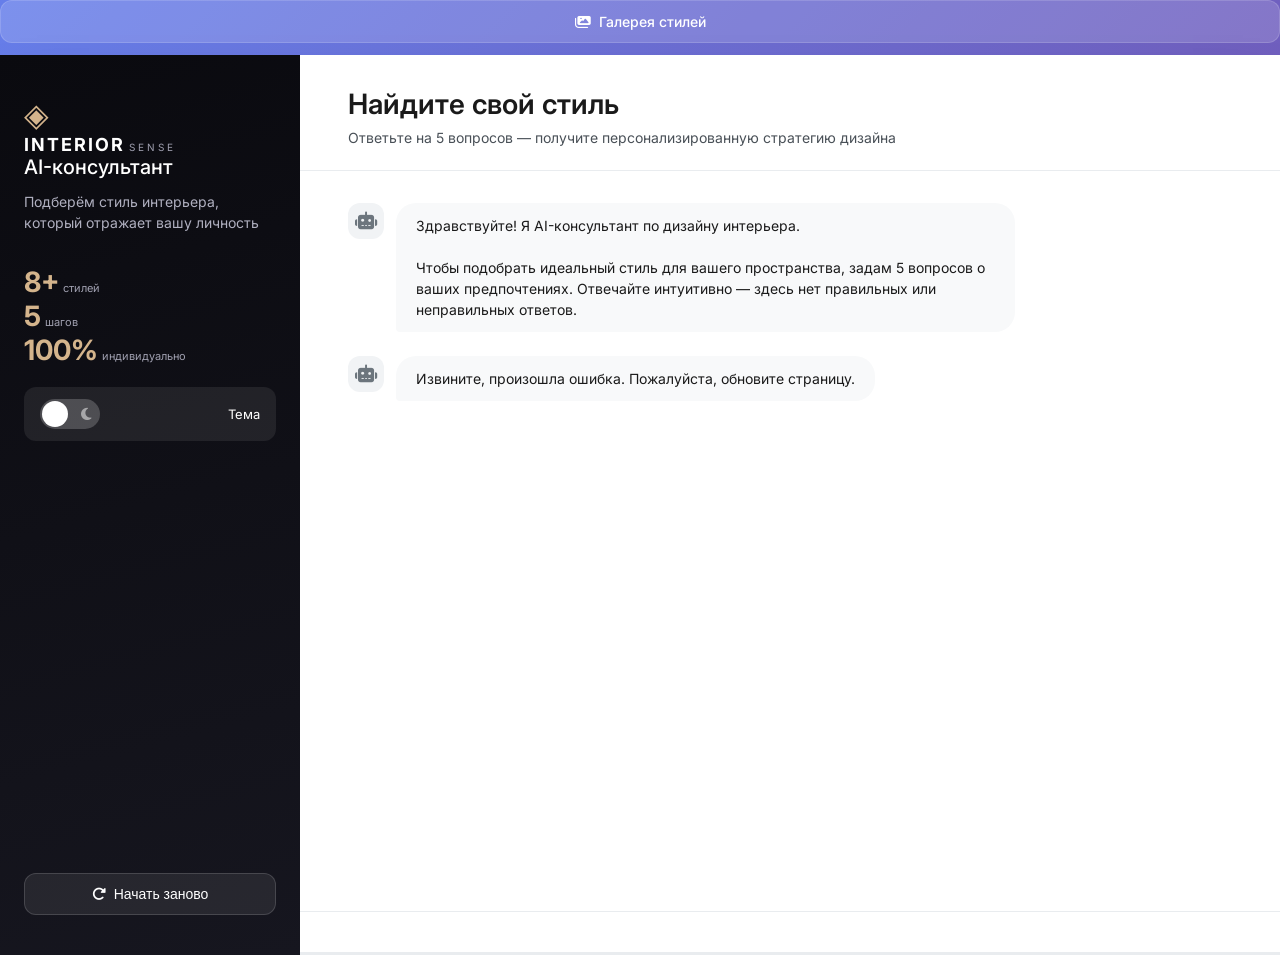
==== templates/index.html @ f4f1f502 "Update" ====
<!DOCTYPE html>
<html lang="ru">
<head>
    <meta charset="UTF-8">
    <meta name="color-scheme" content="light dark">
    <meta name="viewport" content="width=device-width, initial-scale=1.0">
    <title>Interior Sense — AI консультант по дизайну интерьера</title>
    <link rel="stylesheet" href="/static/style.css">
    <link href="https://fonts.googleapis.com/css2?family=Inter:opsz,wght@14..32,300;14..32,400;14..32,500;14..32,600;14..32,700&display=swap" rel="stylesheet">
    <link rel="stylesheet" href="https://cdnjs.cloudflare.com/ajax/libs/font-awesome/6.4.0/css/all.min.css">
    <a href="/styles-gallery" class="reset-btn" style="text-decoration: none; margin-bottom: 12px; background: rgba(255,255,255,0.15);">
        <i class="fas fa-images"></i>
        <span>Галерея стилей</span>
    </a>
</head>
<body>
    <div class="app">
        <!-- Sidebar с брендингом -->
        <aside class="sidebar">
            <div class="logo">
                <div class="logo-icon">◈</div>
                <div class="logo-text">
                    <span class="logo-title">INTERIOR</span>
                    <span class="logo-subtitle">SENSE</span>
                </div>
            </div>

            <div class="sidebar-content">
                <h3>AI-консультант</h3>
                <p>Подберём стиль интерьера, который отражает вашу личность</p>

                <div class="stats">
                    <div class="stat-item">
                        <span class="stat-value">8+</span>
                        <span class="stat-label">стилей</span>
                    </div>
                    <div class="stat-item">
                        <span class="stat-value">5</span>
                        <span class="stat-label">шагов</span>
                    </div>
                    <div class="stat-item">
                        <span class="stat-value">100%</span>
                        <span class="stat-label">индивидуально</span>
                    </div>
                </div>
            </div>

            <!-- Theme Toggle -->
            <div class="theme-toggle-wrapper">
                <button class="theme-toggle" id="themeToggle">
                    <i class="fas fa-sun"></i>
                    <i class="fas fa-moon"></i>
                    <span class="toggle-slider"></span>
                </button>
                <span class="theme-label">Тема</span>
            </div>

            <button class="reset-btn" id="resetBtn">
                <i class="fas fa-redo-alt"></i>
                <span>Начать заново</span>
            </button>
        </aside>

        <!-- Основной чат -->
        <main class="chat-main">
            <div class="chat-header">
                <div class="header-content">
                    <h1>Найдите свой стиль</h1>
                    <p>Ответьте на 5 вопросов — получите персонализированную стратегию дизайна</p>
                </div>
                <div class="header-actions">
                    <button class="menu-toggle" id="menuToggle">
                        <i class="fas fa-bars"></i>
                    </button>
                </div>
            </div>

            <div class="chat-messages" id="chatMessages">
                <!-- Сообщения будут здесь -->
                <div class="message bot">
                    <div class="message-avatar">
                        <i class="fas fa-robot"></i>
                    </div>
                    <div class="message-content">
                        <div class="message-text">
                            Здравствуйте! Я AI-консультант по дизайну интерьера.<br><br>
                            Чтобы подобрать идеальный стиль для вашего пространства, задам 5 вопросов о ваших предпочтениях.
                            Отвечайте интуитивно — здесь нет правильных или неправильных ответов.
                        </div>
                    </div>
                </div>
            </div>

            <div class="chat-input-area" id="inputArea">
                <div class="loading" id="loading" style="display: none;">
                    <div class="dot"></div>
                    <div class="dot"></div>
                    <div class="dot"></div>
                    <span>Анализирую ответы...</span>
                </div>
                <div class="options-container" id="optionsContainer"></div>
                <div class="progress-bar" id="progressBar">
                    <div class="progress-fill" style="width: 0%"></div>
                </div>
            </div>
        </main>
    </div>

    <script src="/static/script.js"></script>
</body>
</html>
---- static/style.css ----
* {
    margin: 0;
    padding: 0;
    box-sizing: border-box;
}

body {
    font-family: 'Inter', -apple-system, BlinkMacSystemFont, sans-serif;
    background: linear-gradient(135deg, #667eea 0%, #764ba2 100%);
    min-height: 100vh;
    height: 100vh;
    overflow: hidden;
}

/* Тёмная тема - принудительные цвета */
body.dark-theme {
    background: linear-gradient(135deg, #0f0f1a 0%, #1a1a2e 100%);
}

.app {
    display: flex;
    height: 100vh;
    max-width: 1600px;
    margin: 0 auto;
    background: var(--bg-primary);
    box-shadow: 0 25px 50px -12px rgba(0, 0, 0, 0.25);
    position: relative;
}

/* ========== СВЕТЛАЯ ТЕМА (по умолчанию) ========== */
:root,
body:not(.dark-theme) {
    --bg-primary: #ffffff;
    --bg-secondary: #f8f9fa;
    --bg-tertiary: #f1f3f5;
    --bg-hover: #e9ecef;

    /* Текст - светлая тема */
    --text-primary: #1a1a1a;
    --text-secondary: #495057;
    --text-muted: #6c757d;
    --text-light: #868e96;
    --text-on-accent: #ffffff;

    /* Границы */
    --border-color: #e9ecef;
    --border-hover: #dee2e6;

    /* Акценты */
    --accent-primary: #c4a27a;
    --accent-secondary: #b8926a;
    --accent-hover: #a8855a;
    --accent-light: rgba(196, 162, 122, 0.1);

    /* Сообщения */
    --bot-bubble: #f8f9fa;
    --bot-text: #1a1a1a;
    --user-bubble: #1a1a1a;
    --user-text: #ffffff;

    /* Иконки */
    --icon-color: #6c757d;
    --icon-hover: #c4a27a;

    /* Тени */
    --shadow-sm: 0 1px 2px rgba(0, 0, 0, 0.05);
    --shadow-md: 0 4px 6px rgba(0, 0, 0, 0.07);
    --shadow-lg: 0 10px 15px -3px rgba(0, 0, 0, 0.1);
}

/* ========== ТЁМНАЯ ТЕМА (принудительно) ========== */
body.dark-theme {
    --bg-primary: #0d1117;
    --bg-secondary: #161b22;
    --bg-tertiary: #1f242e;
    --bg-hover: #2d333b;

    /* Текст - тёмная тема (светлый на тёмном) */
    --text-primary: #ffffff;
    --text-secondary: #c9d1d9;
    --text-muted: #8b949e;
    --text-light: #6e7681;
    --text-on-accent: #ffffff;

    /* Границы */
    --border-color: #30363d;
    --border-hover: #444c56;

    /* Акценты */
    --accent-primary: #d4b48c;
    --accent-secondary: #c4a47c;
    --accent-hover: #e4c49c;
    --accent-light: rgba(212, 180, 140, 0.15);

    /* Сообщения */
    --bot-bubble: #161b22;
    --bot-text: #e6edf3;
    --user-bubble: #238636;
    --user-text: #ffffff;

    /* Иконки */
    --icon-color: #8b949e;
    --icon-hover: #d4b48c;

    /* Тени */
    --shadow-sm: 0 1px 2px rgba(0, 0, 0, 0.3);
    --shadow-md: 0 4px 6px rgba(0, 0, 0, 0.4);
    --shadow-lg: 0 10px 15px -3px rgba(0, 0, 0, 0.5);
}

/* ========== SIDEBAR (всегда тёмный, но текст читаемый) ========== */
.sidebar {
    width: 300px;
    background: linear-gradient(165deg, #0a0a0f 0%, #16161f 100%);
    display: flex;
    flex-direction: column;
    justify-content: space-between;
    padding: 40px 24px;
    position: relative;
    overflow-y: auto;
    transition: all 0.3s ease;
}

.logo-icon {
    font-size: 32px;
    font-weight: 300;
    color: #d4b48c;
}

.logo-title {
    font-size: 18px;
    font-weight: 700;
    letter-spacing: 2px;
    color: #ffffff;
}

.logo-subtitle {
    font-size: 10px;
    letter-spacing: 3px;
    color: #a0a0b0;
}

.sidebar-content h3 {
    font-size: 20px;
    font-weight: 500;
    margin-bottom: 12px;
    color: #ffffff;
}

.sidebar-content p {
    font-size: 14px;
    line-height: 1.5;
    color: #b0b0c0;
    margin-bottom: 32px;
}

.stat-value {
    font-size: 28px;
    font-weight: 700;
    color: #d4b48c;
}

.stat-label {
    font-size: 11px;
    color: #a0a0b0;
    margin-top: 4px;
}

/* Theme Toggle */
.theme-toggle-wrapper {
    margin: 20px 0;
    display: flex;
    align-items: center;
    justify-content: space-between;
    padding: 12px 16px;
    background: rgba(255, 255, 255, 0.08);
    border-radius: 12px;
}

.theme-label {
    font-size: 13px;
    color: #ffffff;
}

.theme-toggle {
    position: relative;
    width: 60px;
    height: 30px;
    border-radius: 30px;
    background: rgba(255, 255, 255, 0.2);
    border: none;
    cursor: pointer;
    display: flex;
    align-items: center;
    justify-content: space-between;
    padding: 0 8px;
    transition: all 0.3s ease;
}

.theme-toggle i {
    font-size: 14px;
    color: #ffffff;
    z-index: 1;
}

.theme-toggle .toggle-slider {
    position: absolute;
    width: 26px;
    height: 26px;
    background: #ffffff;
    border-radius: 50%;
    left: 2px;
    transition: transform 0.3s ease;
}

body.dark-theme .theme-toggle .toggle-slider {
    transform: translateX(30px);
}

.reset-btn {
    background: rgba(255, 255, 255, 0.08);
    border: 1px solid rgba(255, 255, 255, 0.15);
    color: #ffffff;
    padding: 12px 20px;
    border-radius: 12px;
    font-size: 14px;
    font-weight: 500;
    cursor: pointer;
    transition: all 0.3s ease;
    margin-top: auto;
    display: flex;
    align-items: center;
    justify-content: center;
    gap: 8px;
}

.reset-btn i {
    color: #ffffff;
}

.reset-btn:hover {
    background: rgba(255, 255, 255, 0.15);
    transform: translateY(-2px);
}

/* ========== CHAT MAIN ========== */
.chat-main {
    flex: 1;
    display: flex;
    flex-direction: column;
    background: var(--bg-primary);
}

.chat-header {
    padding: 32px 48px 24px;
    border-bottom: 1px solid var(--border-color);
    display: flex;
    justify-content: space-between;
    align-items: center;
}

.header-content h1 {
    font-size: 28px;
    font-weight: 600;
    margin-bottom: 8px;
    color: var(--text-primary) !important;
}

.header-content p {
    color: var(--text-secondary) !important;
    font-size: 14px;
}

.menu-toggle {
    display: none;
    background: none;
    border: none;
    font-size: 24px;
    color: var(--text-primary);
    cursor: pointer;
    padding: 8px;
}

.chat-messages {
    flex: 1;
    overflow-y: auto;
    padding: 32px 48px;
    display: flex;
    flex-direction: column;
    gap: 24px;
}

/* Сообщения */
.message {
    display: flex;
    gap: 12px;
    animation: fadeInUp 0.4s ease;
    align-items: flex-start;
}

.message-avatar {
    width: 36px;
    height: 36px;
    background: var(--bg-tertiary);
    border-radius: 12px;
    display: flex;
    align-items: center;
    justify-content: center;
    font-size: 18px;
    flex-shrink: 0;
}

.message-avatar i {
    color: var(--icon-color);
}

.message.user .message-avatar {
    background: var(--accent-primary);
}

.message.user .message-avatar i {
    color: #ffffff;
}

.message-content {
    max-width: 70%;
    min-width: auto;
    width: auto;
}

.message.user {
    flex-direction: row-reverse;
}

.message.user .message-content {
    text-align: right;
}

/* ТЕКСТ СООБЩЕНИЙ - принудительные цвета */
.message-text {
    background: var(--bot-bubble);
    padding: 12px 20px;
    border-radius: 20px;
    border-bottom-left-radius: 4px;
    font-size: 14px;
    line-height: 1.5;
    color: var(--bot-text) !important;
    word-wrap: break-word;
    white-space: normal;
    display: inline-block;
    width: auto;
    max-width: 100%;
}

.message.user .message-text {
    background: var(--user-bubble);
    color: var(--user-text) !important;
    border-bottom-right-radius: 4px;
    border-bottom-left-radius: 20px;
}

/* Кнопки опций */
.options-container {
    display: flex;
    flex-wrap: wrap;
    gap: 10px;
    padding: 20px 48px;
    border-top: 1px solid var(--border-color);
    background: var(--bg-primary);
}

.option-btn {
    background: var(--bg-secondary);
    border: 1.5px solid var(--border-color);
    padding: 10px 20px;
    border-radius: 40px;
    font-size: 13px;
    font-weight: 500;
    color: var(--text-primary) !important;
    cursor: pointer;
    transition: all 0.2s ease;
    font-family: inherit;
}

.option-btn:hover {
    border-color: var(--accent-primary);
    background: var(--accent-primary);
    color: #ffffff !important;
}

/* Результат */
.result-card {
    background: var(--bg-secondary);
    border-radius: 24px;
    padding: 28px;
    margin-top: 16px;
    border: 1px solid var(--border-color);
}

.result-header {
    display: flex;
    justify-content: space-between;
    align-items: center;
    margin-bottom: 24px;
    flex-wrap: wrap;
    gap: 16px;
}

.result-badge {
    background: var(--accent-primary);
    color: #ffffff;
    padding: 6px 16px;
    border-radius: 40px;
    font-size: 13px;
    font-weight: 500;
}

.result-confidence {
    background: var(--accent-light);
    color: var(--accent-primary);
    padding: 6px 16px;
    border-radius: 40px;
    font-size: 13px;
}

.result-style-name {
    font-size: 32px;
    font-weight: 700;
    margin-bottom: 8px;
    color: var(--text-primary) !important;
}

.result-style-full {
    font-size: 18px;
    color: var(--accent-primary) !important;
    margin-bottom: 20px;
}

.result-description {
    font-size: 15px;
    line-height: 1.6;
    margin-bottom: 24px;
    color: var(--text-secondary) !important;
}

.result-section {
    margin-top: 24px;
    padding-top: 24px;
    border-top: 1px solid var(--border-color);
}

.result-section h4 {
    font-size: 16px;
    font-weight: 600;
    margin-bottom: 12px;
    color: var(--text-primary) !important;
}

.tags {
    display: flex;
    flex-wrap: wrap;
    gap: 8px;
}

.tag {
    background: var(--bg-tertiary);
    padding: 6px 14px;
    border-radius: 20px;
    font-size: 13px;
    color: var(--text-secondary) !important;
}

.shopping-list {
    list-style: none;
    padding: 0;
}

.shopping-list li {
    padding: 8px 0;
    padding-left: 24px;
    position: relative;
    font-size: 14px;
    color: var(--text-secondary) !important;
}

.shopping-list li:before {
    content: "✓";
    position: absolute;
    left: 0;
    color: var(--accent-primary);
    font-weight: bold;
}

/* Загрузка */
.loading {
    padding: 20px 48px;
    display: flex;
    align-items: center;
    gap: 12px;
    border-top: 1px solid var(--border-color);
    background: var(--bg-primary);
}

.loading span {
    color: var(--text-secondary) !important;
    font-size: 14px;
}

.dot {
    width: 8px;
    height: 8px;
    background: var(--accent-primary);
    border-radius: 50%;
    animation: bounce 0.8s infinite;
}

.dot:nth-child(2) { animation-delay: 0.2s; }
.dot:nth-child(3) { animation-delay: 0.4s; }

@keyframes bounce {
    0%, 100% { transform: translateY(0); }
    50% { transform: translateY(-5px); }
}

@keyframes fadeInUp {
    from {
        opacity: 0;
        transform: translateY(20px);
    }
    to {
        opacity: 1;
        transform: translateY(0);
    }
}

.progress-bar {
    height: 3px;
    background: var(--border-color);
}

.progress-fill {
    height: 100%;
    background: linear-gradient(90deg, var(--accent-primary), var(--accent-secondary));
    transition: width 0.3s ease;
}

/* Scrollbar */
::-webkit-scrollbar {
    width: 6px;
}

::-webkit-scrollbar-track {
    background: var(--bg-tertiary);
}

::-webkit-scrollbar-thumb {
    background: var(--accent-primary);
    border-radius: 3px;
}

/* ========== RESPONSIVE ========== */
@media (max-width: 768px) {
    .sidebar {
        position: fixed;
        left: -300px;
        top: 0;
        height: 100%;
        z-index: 1000;
        transition: left 0.3s ease;
        box-shadow: 2px 0 10px rgba(0, 0, 0, 0.3);
    }

    .sidebar.open {
        left: 0;
    }

    .menu-toggle {
        display: block;
    }

    .chat-messages {
        padding: 20px;
    }

    .options-container {
        padding: 16px 20px;
    }

    .message-content {
        max-width: 85%;
    }

    .chat-header {
        padding: 20px 24px;
    }

    .header-content h1 {
        font-size: 22px;
    }
}

@media (max-width: 480px) {
    .message-content {
        max-width: 90%;
    }

    .result-card {
        padding: 20px;
    }

    .result-style-name {
        font-size: 24px;
    }
}
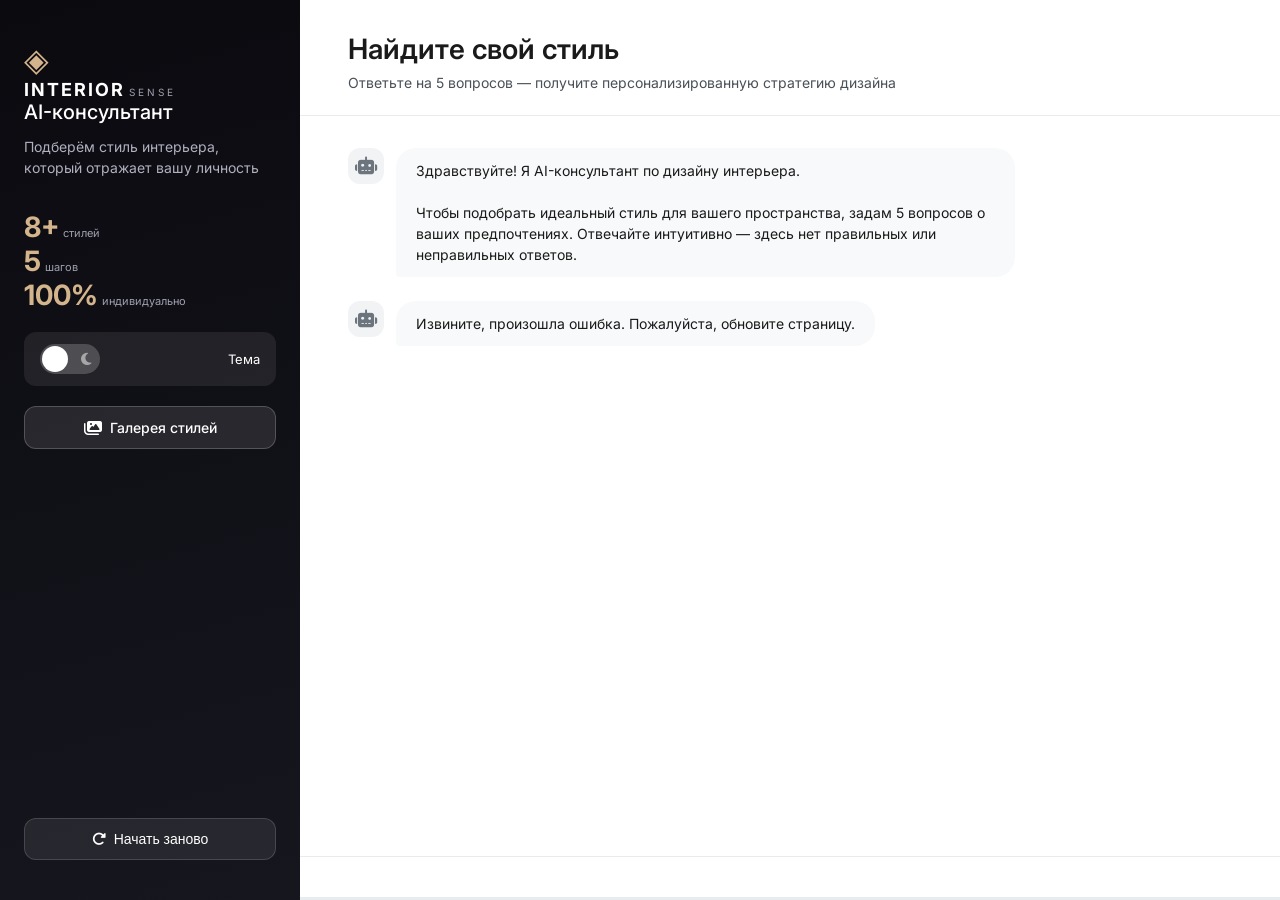
==== commit 1271983b: "Update" ====
--- a/templates/index.html
+++ b/templates/index.html
@@ -3,15 +3,11 @@
 <head>
     <meta charset="UTF-8">
     <meta name="color-scheme" content="light dark">
-    <meta name="viewport" content="width=device-width, initial-scale=1.0">
+    <meta name="viewport" content="width=device-width, initial-scale=1.0, user-scalable=yes">
     <title>Interior Sense — AI консультант по дизайну интерьера</title>
     <link rel="stylesheet" href="/static/style.css">
     <link href="https://fonts.googleapis.com/css2?family=Inter:opsz,wght@14..32,300;14..32,400;14..32,500;14..32,600;14..32,700&display=swap" rel="stylesheet">
     <link rel="stylesheet" href="https://cdnjs.cloudflare.com/ajax/libs/font-awesome/6.4.0/css/all.min.css">
-    <a href="/styles-gallery" class="reset-btn" style="text-decoration: none; margin-bottom: 12px; background: rgba(255,255,255,0.15);">
-        <i class="fas fa-images"></i>
-        <span>Галерея стилей</span>
-    </a>
 </head>
 <body>
     <div class="app">
@@ -54,6 +50,12 @@
                 </button>
                 <span class="theme-label">Тема</span>
             </div>
+
+            <!-- Кнопка галереи стилей (над кнопкой начать заново) -->
+            <a href="/styles-gallery" class="gallery-btn">
+                <i class="fas fa-images"></i>
+                <span>Галерея стилей</span>
+            </a>
 
             <button class="reset-btn" id="resetBtn">
                 <i class="fas fa-redo-alt"></i>
--- a/static/style.css
+++ b/static/style.css
@@ -611,4 +611,58 @@
     .result-style-name {
         font-size: 24px;
     }
+}
+/* Кнопка галереи стилей */
+.gallery-btn {
+    background: rgba(255, 255, 255, 0.1);
+    border: 1px solid rgba(255, 255, 255, 0.2);
+    color: white;
+    padding: 12px 20px;
+    border-radius: 12px;
+    font-size: 14px;
+    font-weight: 500;
+    cursor: pointer;
+    transition: all 0.3s ease;
+    margin-bottom: 12px;
+    display: flex;
+    align-items: center;
+    justify-content: center;
+    gap: 8px;
+    text-decoration: none;
+}
+
+.gallery-btn:hover {
+    background: rgba(255, 255, 255, 0.2);
+    transform: translateY(-2px);
+}
+
+.gallery-btn i {
+    color: white;
+    font-size: 16px;
+}
+
+/* Обеспечение прокрутки чата */
+.chat-messages {
+    flex: 1;
+    overflow-y: auto;
+    padding: 32px 48px;
+    display: flex;
+    flex-direction: column;
+    gap: 24px;
+    min-height: 0; /* Важно для прокрутки в flex */
+}
+
+/* Для всей страницы */
+body {
+    overflow: hidden;
+}
+
+.app {
+    overflow: hidden;
+}
+
+/* Убедимся что сайдбар тоже может прокручиваться если контента много */
+.sidebar {
+    overflow-y: auto;
+    overflow-x: hidden;
 }
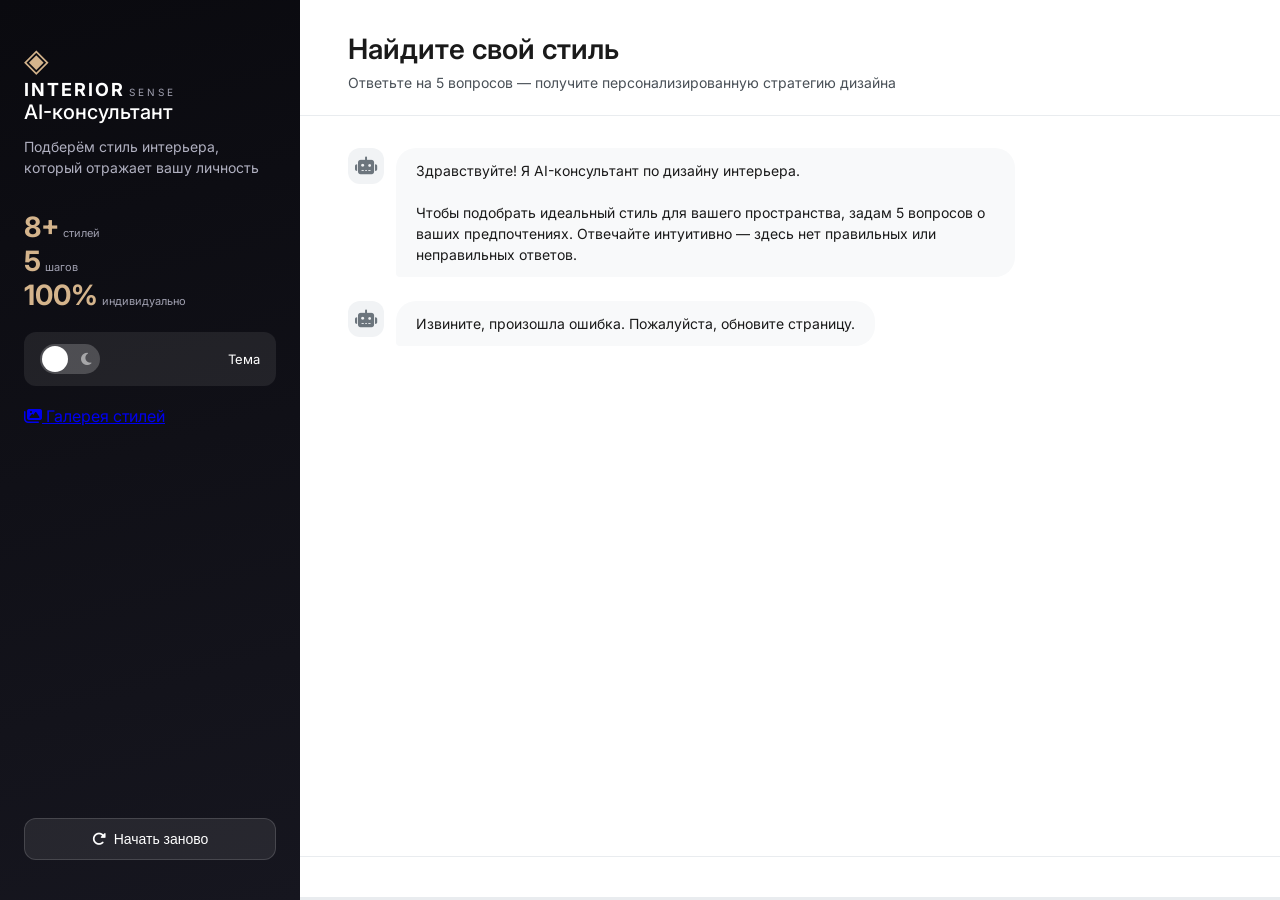
==== commit ca8a1412: "Update" ====
--- a/templates/index.html
+++ b/templates/index.html
@@ -51,8 +51,8 @@
                 <span class="theme-label">Тема</span>
             </div>
 
-            <!-- Кнопка галереи стилей (над кнопкой начать заново) -->
-            <a href="/styles-gallery" class="gallery-btn">
+            <!-- Кнопка галереи стилей -->
+            <a href="/styles-gallery" class="gallery-nav-btn">
                 <i class="fas fa-images"></i>
                 <span>Галерея стилей</span>
             </a>
--- a/static/style.css
+++ b/static/style.css
@@ -6,15 +6,16 @@
 
 body {
     font-family: 'Inter', -apple-system, BlinkMacSystemFont, sans-serif;
-    background: linear-gradient(135deg, #667eea 0%, #764ba2 100%);
+    background: var(--bg-primary);
     min-height: 100vh;
     height: 100vh;
     overflow: hidden;
-}
-
-/* Тёмная тема - принудительные цвета */
+    transition: background 0.3s ease;
+}
+
+/* Тёмная тема */
 body.dark-theme {
-    background: linear-gradient(135deg, #0f0f1a 0%, #1a1a2e 100%);
+    background: var(--bg-primary);
 }
 
 .app {
@@ -68,14 +69,14 @@
     --shadow-lg: 0 10px 15px -3px rgba(0, 0, 0, 0.1);
 }
 
-/* ========== ТЁМНАЯ ТЕМА (принудительно) ========== */
+/* ========== ТЁМНАЯ ТЕМА ========== */
 body.dark-theme {
     --bg-primary: #0d1117;
     --bg-secondary: #161b22;
     --bg-tertiary: #1f242e;
     --bg-hover: #2d333b;
 
-    /* Текст - тёмная тема (светлый на тёмном) */
+    /* Текст - тёмная тема */
     --text-primary: #ffffff;
     --text-secondary: #c9d1d9;
     --text-muted: #8b949e;
@@ -108,7 +109,7 @@
     --shadow-lg: 0 10px 15px -3px rgba(0, 0, 0, 0.5);
 }
 
-/* ========== SIDEBAR (всегда тёмный, но текст читаемый) ========== */
+/* ========== SIDEBAR (всегда тёмный) ========== */
 .sidebar {
     width: 300px;
     background: linear-gradient(165deg, #0a0a0f 0%, #16161f 100%);
@@ -118,6 +119,7 @@
     padding: 40px 24px;
     position: relative;
     overflow-y: auto;
+    overflow-x: hidden;
     transition: all 0.3s ease;
 }
 
@@ -164,6 +166,35 @@
     font-size: 11px;
     color: #a0a0b0;
     margin-top: 4px;
+}
+
+/* Кнопка галереи стилей */
+.gallery-btn {
+    background: rgba(255, 255, 255, 0.1);
+    border: 1px solid rgba(255, 255, 255, 0.2);
+    color: white;
+    padding: 12px 20px;
+    border-radius: 12px;
+    font-size: 14px;
+    font-weight: 500;
+    cursor: pointer;
+    transition: all 0.3s ease;
+    margin-bottom: 12px;
+    display: flex;
+    align-items: center;
+    justify-content: center;
+    gap: 8px;
+    text-decoration: none;
+}
+
+.gallery-btn:hover {
+    background: rgba(255, 255, 255, 0.2);
+    transform: translateY(-2px);
+}
+
+.gallery-btn i {
+    color: white;
+    font-size: 16px;
 }
 
 /* Theme Toggle */
@@ -281,6 +312,7 @@
     padding: 8px;
 }
 
+/* ========== ЧАТ СООБЩЕНИЯ ========== */
 .chat-messages {
     flex: 1;
     overflow-y: auto;
@@ -288,9 +320,9 @@
     display: flex;
     flex-direction: column;
     gap: 24px;
-}
-
-/* Сообщения */
+    min-height: 0;
+}
+
 .message {
     display: flex;
     gap: 12px;
@@ -336,7 +368,6 @@
     text-align: right;
 }
 
-/* ТЕКСТ СООБЩЕНИЙ - принудительные цвета */
 .message-text {
     background: var(--bot-bubble);
     padding: 12px 20px;
@@ -359,7 +390,7 @@
     border-bottom-left-radius: 20px;
 }
 
-/* Кнопки опций */
+/* ========== КНОПКИ ОПЦИЙ ========== */
 .options-container {
     display: flex;
     flex-wrap: wrap;
@@ -388,7 +419,7 @@
     color: #ffffff !important;
 }
 
-/* Результат */
+/* ========== РЕЗУЛЬТАТ ========== */
 .result-card {
     background: var(--bg-secondary);
     border-radius: 24px;
@@ -491,7 +522,7 @@
     font-weight: bold;
 }
 
-/* Загрузка */
+/* ========== ЗАГРУЗКА ========== */
 .loading {
     padding: 20px 48px;
     display: flex;
@@ -533,6 +564,7 @@
     }
 }
 
+/* ========== ПРОГРЕСС-БАР ========== */
 .progress-bar {
     height: 3px;
     background: var(--border-color);
@@ -544,7 +576,7 @@
     transition: width 0.3s ease;
 }
 
-/* Scrollbar */
+/* ========== SCROLLBAR ========== */
 ::-webkit-scrollbar {
     width: 6px;
 }
@@ -611,58 +643,4 @@
     .result-style-name {
         font-size: 24px;
     }
-}
-/* Кнопка галереи стилей */
-.gallery-btn {
-    background: rgba(255, 255, 255, 0.1);
-    border: 1px solid rgba(255, 255, 255, 0.2);
-    color: white;
-    padding: 12px 20px;
-    border-radius: 12px;
-    font-size: 14px;
-    font-weight: 500;
-    cursor: pointer;
-    transition: all 0.3s ease;
-    margin-bottom: 12px;
-    display: flex;
-    align-items: center;
-    justify-content: center;
-    gap: 8px;
-    text-decoration: none;
-}
-
-.gallery-btn:hover {
-    background: rgba(255, 255, 255, 0.2);
-    transform: translateY(-2px);
-}
-
-.gallery-btn i {
-    color: white;
-    font-size: 16px;
-}
-
-/* Обеспечение прокрутки чата */
-.chat-messages {
-    flex: 1;
-    overflow-y: auto;
-    padding: 32px 48px;
-    display: flex;
-    flex-direction: column;
-    gap: 24px;
-    min-height: 0; /* Важно для прокрутки в flex */
-}
-
-/* Для всей страницы */
-body {
-    overflow: hidden;
-}
-
-.app {
-    overflow: hidden;
-}
-
-/* Убедимся что сайдбар тоже может прокручиваться если контента много */
-.sidebar {
-    overflow-y: auto;
-    overflow-x: hidden;
 }
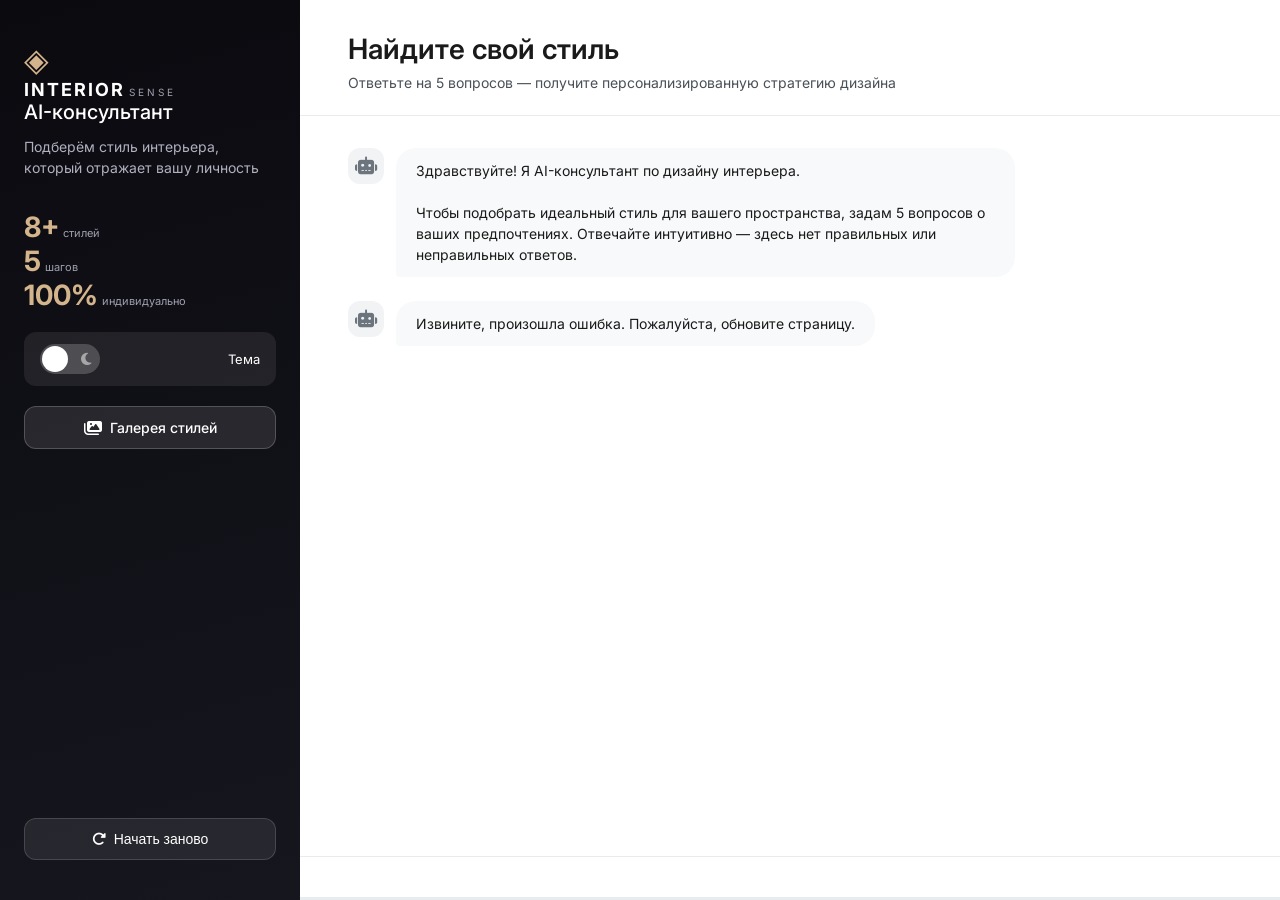
==== commit 8317b0b4: "Update" ====
--- a/templates/index.html
+++ b/templates/index.html
@@ -51,8 +51,8 @@
                 <span class="theme-label">Тема</span>
             </div>
 
-            <!-- Кнопка галереи стилей -->
-            <a href="/styles-gallery" class="gallery-nav-btn">
+            <!-- Кнопка галереи стилей (над кнопкой начать заново) -->
+            <a href="/styles-gallery" class="gallery-btn">
                 <i class="fas fa-images"></i>
                 <span>Галерея стилей</span>
             </a>
--- a/static/style.css
+++ b/static/style.css
@@ -6,16 +6,15 @@
 
 body {
     font-family: 'Inter', -apple-system, BlinkMacSystemFont, sans-serif;
-    background: var(--bg-primary);
+    background: linear-gradient(135deg, #667eea 0%, #764ba2 100%);
     min-height: 100vh;
     height: 100vh;
     overflow: hidden;
-    transition: background 0.3s ease;
-}
-
-/* Тёмная тема */
+}
+
+/* Тёмная тема - принудительные цвета */
 body.dark-theme {
-    background: var(--bg-primary);
+    background: linear-gradient(135deg, #0f0f1a 0%, #1a1a2e 100%);
 }
 
 .app {
@@ -69,14 +68,14 @@
     --shadow-lg: 0 10px 15px -3px rgba(0, 0, 0, 0.1);
 }
 
-/* ========== ТЁМНАЯ ТЕМА ========== */
+/* ========== ТЁМНАЯ ТЕМА (принудительно) ========== */
 body.dark-theme {
     --bg-primary: #0d1117;
     --bg-secondary: #161b22;
     --bg-tertiary: #1f242e;
     --bg-hover: #2d333b;
 
-    /* Текст - тёмная тема */
+    /* Текст - тёмная тема (светлый на тёмном) */
     --text-primary: #ffffff;
     --text-secondary: #c9d1d9;
     --text-muted: #8b949e;
@@ -109,7 +108,7 @@
     --shadow-lg: 0 10px 15px -3px rgba(0, 0, 0, 0.5);
 }
 
-/* ========== SIDEBAR (всегда тёмный) ========== */
+/* ========== SIDEBAR (всегда тёмный, но текст читаемый) ========== */
 .sidebar {
     width: 300px;
     background: linear-gradient(165deg, #0a0a0f 0%, #16161f 100%);
@@ -119,7 +118,6 @@
     padding: 40px 24px;
     position: relative;
     overflow-y: auto;
-    overflow-x: hidden;
     transition: all 0.3s ease;
 }
 
@@ -166,35 +164,6 @@
     font-size: 11px;
     color: #a0a0b0;
     margin-top: 4px;
-}
-
-/* Кнопка галереи стилей */
-.gallery-btn {
-    background: rgba(255, 255, 255, 0.1);
-    border: 1px solid rgba(255, 255, 255, 0.2);
-    color: white;
-    padding: 12px 20px;
-    border-radius: 12px;
-    font-size: 14px;
-    font-weight: 500;
-    cursor: pointer;
-    transition: all 0.3s ease;
-    margin-bottom: 12px;
-    display: flex;
-    align-items: center;
-    justify-content: center;
-    gap: 8px;
-    text-decoration: none;
-}
-
-.gallery-btn:hover {
-    background: rgba(255, 255, 255, 0.2);
-    transform: translateY(-2px);
-}
-
-.gallery-btn i {
-    color: white;
-    font-size: 16px;
 }
 
 /* Theme Toggle */
@@ -312,7 +281,6 @@
     padding: 8px;
 }
 
-/* ========== ЧАТ СООБЩЕНИЯ ========== */
 .chat-messages {
     flex: 1;
     overflow-y: auto;
@@ -320,9 +288,9 @@
     display: flex;
     flex-direction: column;
     gap: 24px;
-    min-height: 0;
-}
-
+}
+
+/* Сообщения */
 .message {
     display: flex;
     gap: 12px;
@@ -368,6 +336,7 @@
     text-align: right;
 }
 
+/* ТЕКСТ СООБЩЕНИЙ - принудительные цвета */
 .message-text {
     background: var(--bot-bubble);
     padding: 12px 20px;
@@ -390,7 +359,7 @@
     border-bottom-left-radius: 20px;
 }
 
-/* ========== КНОПКИ ОПЦИЙ ========== */
+/* Кнопки опций */
 .options-container {
     display: flex;
     flex-wrap: wrap;
@@ -419,7 +388,7 @@
     color: #ffffff !important;
 }
 
-/* ========== РЕЗУЛЬТАТ ========== */
+/* Результат */
 .result-card {
     background: var(--bg-secondary);
     border-radius: 24px;
@@ -522,7 +491,7 @@
     font-weight: bold;
 }
 
-/* ========== ЗАГРУЗКА ========== */
+/* Загрузка */
 .loading {
     padding: 20px 48px;
     display: flex;
@@ -564,7 +533,6 @@
     }
 }
 
-/* ========== ПРОГРЕСС-БАР ========== */
 .progress-bar {
     height: 3px;
     background: var(--border-color);
@@ -576,7 +544,7 @@
     transition: width 0.3s ease;
 }
 
-/* ========== SCROLLBAR ========== */
+/* Scrollbar */
 ::-webkit-scrollbar {
     width: 6px;
 }
@@ -643,4 +611,58 @@
     .result-style-name {
         font-size: 24px;
     }
+}
+/* Кнопка галереи стилей */
+.gallery-btn {
+    background: rgba(255, 255, 255, 0.1);
+    border: 1px solid rgba(255, 255, 255, 0.2);
+    color: white;
+    padding: 12px 20px;
+    border-radius: 12px;
+    font-size: 14px;
+    font-weight: 500;
+    cursor: pointer;
+    transition: all 0.3s ease;
+    margin-bottom: 12px;
+    display: flex;
+    align-items: center;
+    justify-content: center;
+    gap: 8px;
+    text-decoration: none;
+}
+
+.gallery-btn:hover {
+    background: rgba(255, 255, 255, 0.2);
+    transform: translateY(-2px);
+}
+
+.gallery-btn i {
+    color: white;
+    font-size: 16px;
+}
+
+/* Обеспечение прокрутки чата */
+.chat-messages {
+    flex: 1;
+    overflow-y: auto;
+    padding: 32px 48px;
+    display: flex;
+    flex-direction: column;
+    gap: 24px;
+    min-height: 0; /* Важно для прокрутки в flex */
+}
+
+/* Для всей страницы */
+body {
+    overflow: hidden;
+}
+
+.app {
+    overflow: hidden;
+}
+
+/* Убедимся что сайдбар тоже может прокручиваться если контента много */
+.sidebar {
+    overflow-y: auto;
+    overflow-x: hidden;
 }
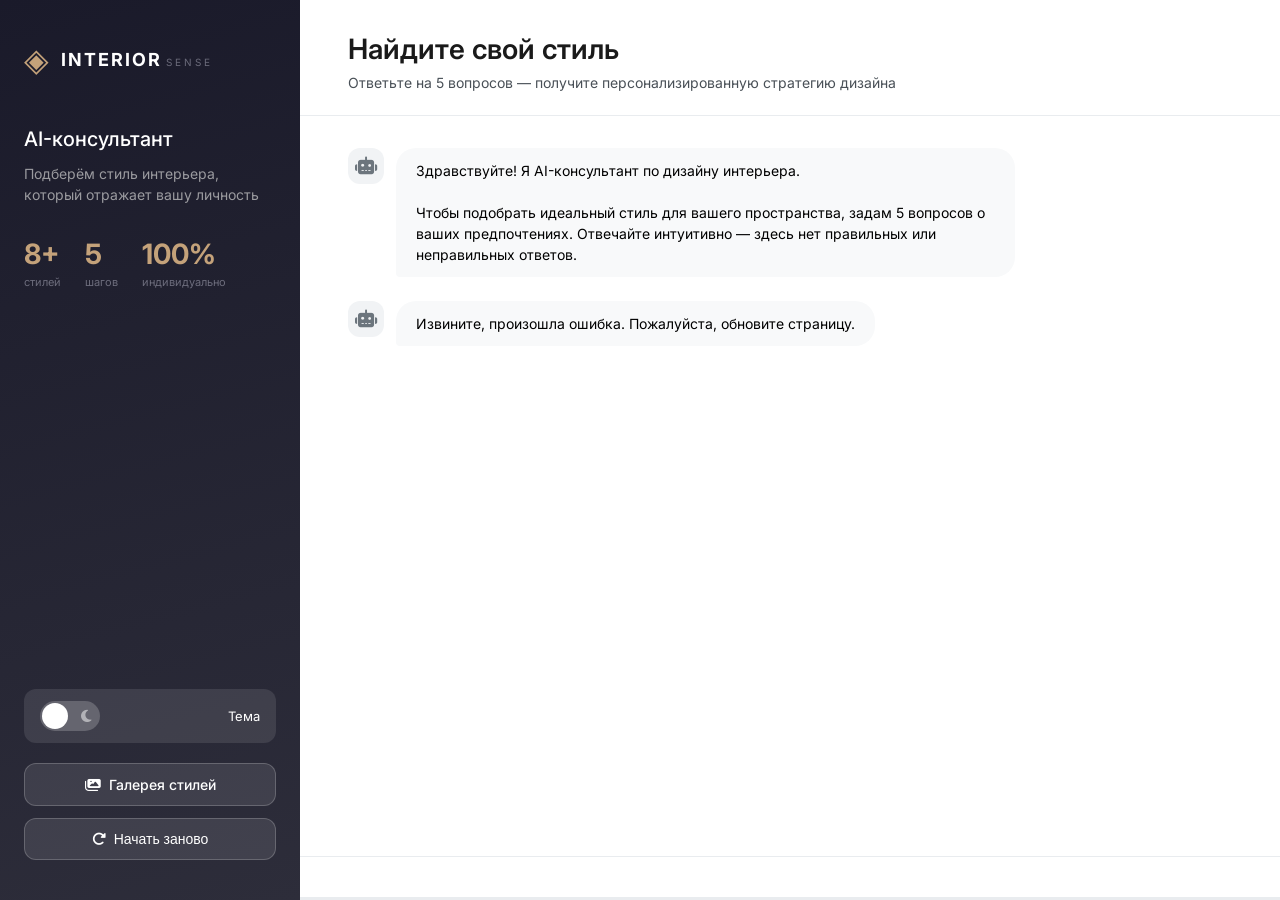
==== commit 9a5813e0: "Update" ====
--- a/templates/index.html
+++ b/templates/index.html
@@ -10,57 +10,63 @@
     <link rel="stylesheet" href="https://cdnjs.cloudflare.com/ajax/libs/font-awesome/6.4.0/css/all.min.css">
 </head>
 <body>
+    <button class="mobile-menu-toggle" id="mobileMenuToggle">
+        <i class="fas fa-bars"></i>
+    </button>
+
     <div class="app">
         <!-- Sidebar с брендингом -->
-        <aside class="sidebar">
-            <div class="logo">
-                <div class="logo-icon">◈</div>
-                <div class="logo-text">
-                    <span class="logo-title">INTERIOR</span>
-                    <span class="logo-subtitle">SENSE</span>
+        <aside class="sidebar" id="sidebar">
+            <div>
+                <div class="logo">
+                    <div class="logo-icon">◈</div>
+                    <div class="logo-text">
+                        <span class="logo-title">INTERIOR</span>
+                        <span class="logo-subtitle">SENSE</span>
+                    </div>
                 </div>
-            </div>
 
-            <div class="sidebar-content">
-                <h3>AI-консультант</h3>
-                <p>Подберём стиль интерьера, который отражает вашу личность</p>
+                <div class="sidebar-content">
+                    <h3>AI-консультант</h3>
+                    <p>Подберём стиль интерьера, который отражает вашу личность</p>
 
-                <div class="stats">
-                    <div class="stat-item">
-                        <span class="stat-value">8+</span>
-                        <span class="stat-label">стилей</span>
-                    </div>
-                    <div class="stat-item">
-                        <span class="stat-value">5</span>
-                        <span class="stat-label">шагов</span>
-                    </div>
-                    <div class="stat-item">
-                        <span class="stat-value">100%</span>
-                        <span class="stat-label">индивидуально</span>
+                    <div class="stats">
+                        <div class="stat-item">
+                            <span class="stat-value">8+</span>
+                            <span class="stat-label">стилей</span>
+                        </div>
+                        <div class="stat-item">
+                            <span class="stat-value">5</span>
+                            <span class="stat-label">шагов</span>
+                        </div>
+                        <div class="stat-item">
+                            <span class="stat-value">100%</span>
+                            <span class="stat-label">индивидуально</span>
+                        </div>
                     </div>
                 </div>
             </div>
 
-            <!-- Theme Toggle -->
-            <div class="theme-toggle-wrapper">
-                <button class="theme-toggle" id="themeToggle">
-                    <i class="fas fa-sun"></i>
-                    <i class="fas fa-moon"></i>
-                    <span class="toggle-slider"></span>
+            <div>
+                <div class="theme-toggle-wrapper">
+                    <button class="theme-toggle" id="themeToggle">
+                        <i class="fas fa-sun"></i>
+                        <i class="fas fa-moon"></i>
+                        <span class="toggle-slider"></span>
+                    </button>
+                    <span class="theme-label">Тема</span>
+                </div>
+
+                <a href="/styles-gallery" class="gallery-btn">
+                    <i class="fas fa-images"></i>
+                    <span>Галерея стилей</span>
+                </a>
+
+                <button class="reset-btn" id="resetBtn">
+                    <i class="fas fa-redo-alt"></i>
+                    <span>Начать заново</span>
                 </button>
-                <span class="theme-label">Тема</span>
             </div>
-
-            <!-- Кнопка галереи стилей (над кнопкой начать заново) -->
-            <a href="/styles-gallery" class="gallery-btn">
-                <i class="fas fa-images"></i>
-                <span>Галерея стилей</span>
-            </a>
-
-            <button class="reset-btn" id="resetBtn">
-                <i class="fas fa-redo-alt"></i>
-                <span>Начать заново</span>
-            </button>
         </aside>
 
         <!-- Основной чат -->
@@ -78,7 +84,6 @@
             </div>
 
             <div class="chat-messages" id="chatMessages">
-                <!-- Сообщения будут здесь -->
                 <div class="message bot">
                     <div class="message-avatar">
                         <i class="fas fa-robot"></i>
--- a/static/style.css
+++ b/static/style.css
@@ -10,37 +10,40 @@
     min-height: 100vh;
     height: 100vh;
     overflow: hidden;
-}
-
-/* Тёмная тема - принудительные цвета */
+    transition: background 0.3s ease;
+}
+
+/* Темная тема */
 body.dark-theme {
-    background: linear-gradient(135deg, #0f0f1a 0%, #1a1a2e 100%);
-}
-
+    background: linear-gradient(135deg, #1e1e2e 0%, #2d2d3a 100%);
+}
+
+/* Основной контейнер с флексом */
 .app {
     display: flex;
     height: 100vh;
+    width: 100%;
     max-width: 1600px;
     margin: 0 auto;
     background: var(--bg-primary);
     box-shadow: 0 25px 50px -12px rgba(0, 0, 0, 0.25);
+    transition: all 0.3s ease;
     position: relative;
 }
 
-/* ========== СВЕТЛАЯ ТЕМА (по умолчанию) ========== */
-:root,
-body:not(.dark-theme) {
+/* Переменные цветов - динамические */
+:root {
+    /* Основные цвета */
     --bg-primary: #ffffff;
     --bg-secondary: #f8f9fa;
     --bg-tertiary: #f1f3f5;
     --bg-hover: #e9ecef;
 
-    /* Текст - светлая тема */
+    /* Текст */
     --text-primary: #1a1a1a;
     --text-secondary: #495057;
     --text-muted: #6c757d;
     --text-light: #868e96;
-    --text-on-accent: #ffffff;
 
     /* Границы */
     --border-color: #e9ecef;
@@ -54,9 +57,7 @@
 
     /* Сообщения */
     --bot-bubble: #f8f9fa;
-    --bot-text: #1a1a1a;
     --user-bubble: #1a1a1a;
-    --user-text: #ffffff;
 
     /* Иконки */
     --icon-color: #6c757d;
@@ -68,19 +69,19 @@
     --shadow-lg: 0 10px 15px -3px rgba(0, 0, 0, 0.1);
 }
 
-/* ========== ТЁМНАЯ ТЕМА (принудительно) ========== */
+/* Темная тема - переопределяем все цвета */
 body.dark-theme {
+    /* Основные цвета */
     --bg-primary: #0d1117;
     --bg-secondary: #161b22;
     --bg-tertiary: #1f242e;
     --bg-hover: #2d333b;
 
-    /* Текст - тёмная тема (светлый на тёмном) */
+    /* Текст */
     --text-primary: #ffffff;
     --text-secondary: #c9d1d9;
     --text-muted: #8b949e;
     --text-light: #6e7681;
-    --text-on-accent: #ffffff;
 
     /* Границы */
     --border-color: #30363d;
@@ -94,9 +95,7 @@
 
     /* Сообщения */
     --bot-bubble: #161b22;
-    --bot-text: #e6edf3;
     --user-bubble: #238636;
-    --user-text: #ffffff;
 
     /* Иконки */
     --icon-color: #8b949e;
@@ -108,23 +107,32 @@
     --shadow-lg: 0 10px 15px -3px rgba(0, 0, 0, 0.5);
 }
 
-/* ========== SIDEBAR (всегда тёмный, но текст читаемый) ========== */
+/* САЙДБАР */
 .sidebar {
     width: 300px;
-    background: linear-gradient(165deg, #0a0a0f 0%, #16161f 100%);
+    background: linear-gradient(165deg, #1a1a2a 0%, #2d2d3a 100%);
+    color: white;
     display: flex;
     flex-direction: column;
     justify-content: space-between;
     padding: 40px 24px;
     position: relative;
     overflow-y: auto;
+    flex-shrink: 0;
     transition: all 0.3s ease;
+}
+
+.logo {
+    display: flex;
+    align-items: center;
+    gap: 12px;
+    margin-bottom: 48px;
 }
 
 .logo-icon {
     font-size: 32px;
     font-weight: 300;
-    color: #d4b48c;
+    color: #c4a27a;
 }
 
 .logo-title {
@@ -137,6 +145,7 @@
 .logo-subtitle {
     font-size: 10px;
     letter-spacing: 3px;
+    opacity: 0.6;
     color: #a0a0b0;
 }
 
@@ -150,18 +159,31 @@
 .sidebar-content p {
     font-size: 14px;
     line-height: 1.5;
-    color: #b0b0c0;
+    opacity: 0.7;
     margin-bottom: 32px;
+    color: #d0d0d0;
+}
+
+.stats {
+    display: flex;
+    gap: 24px;
+    margin-top: 32px;
+}
+
+.stat-item {
+    display: flex;
+    flex-direction: column;
 }
 
 .stat-value {
     font-size: 28px;
     font-weight: 700;
-    color: #d4b48c;
+    color: #c4a27a;
 }
 
 .stat-label {
     font-size: 11px;
+    opacity: 0.6;
     color: #a0a0b0;
     margin-top: 4px;
 }
@@ -173,7 +195,7 @@
     align-items: center;
     justify-content: space-between;
     padding: 12px 16px;
-    background: rgba(255, 255, 255, 0.08);
+    background: rgba(255, 255, 255, 0.1);
     border-radius: 12px;
 }
 
@@ -217,38 +239,46 @@
     transform: translateX(30px);
 }
 
-.reset-btn {
-    background: rgba(255, 255, 255, 0.08);
-    border: 1px solid rgba(255, 255, 255, 0.15);
-    color: #ffffff;
+/* Кнопки навигации */
+.gallery-btn, .reset-btn {
+    background: rgba(255, 255, 255, 0.1);
+    border: 1px solid rgba(255, 255, 255, 0.2);
+    color: white;
     padding: 12px 20px;
     border-radius: 12px;
     font-size: 14px;
     font-weight: 500;
     cursor: pointer;
     transition: all 0.3s ease;
-    margin-top: auto;
     display: flex;
     align-items: center;
     justify-content: center;
     gap: 8px;
-}
-
-.reset-btn i {
-    color: #ffffff;
-}
-
-.reset-btn:hover {
-    background: rgba(255, 255, 255, 0.15);
+    text-decoration: none;
+    width: 100%;
+}
+
+.gallery-btn {
+    margin-bottom: 12px;
+}
+
+.reset-btn {
+    margin-top: auto;
+}
+
+.gallery-btn:hover, .reset-btn:hover {
+    background: rgba(255, 255, 255, 0.2);
     transform: translateY(-2px);
 }
 
-/* ========== CHAT MAIN ========== */
+/* CHAT MAIN */
 .chat-main {
     flex: 1;
     display: flex;
     flex-direction: column;
     background: var(--bg-primary);
+    transition: background 0.3s ease;
+    overflow: hidden;
 }
 
 .chat-header {
@@ -257,6 +287,7 @@
     display: flex;
     justify-content: space-between;
     align-items: center;
+    flex-shrink: 0;
 }
 
 .header-content h1 {
@@ -336,7 +367,6 @@
     text-align: right;
 }
 
-/* ТЕКСТ СООБЩЕНИЙ - принудительные цвета */
 .message-text {
     background: var(--bot-bubble);
     padding: 12px 20px;
@@ -354,7 +384,7 @@
 
 .message.user .message-text {
     background: var(--user-bubble);
-    color: var(--user-text) !important;
+    color: #ffffff !important;
     border-bottom-right-radius: 4px;
     border-bottom-left-radius: 20px;
 }
@@ -367,6 +397,7 @@
     padding: 20px 48px;
     border-top: 1px solid var(--border-color);
     background: var(--bg-primary);
+    flex-shrink: 0;
 }
 
 .option-btn {
@@ -558,8 +589,28 @@
     border-radius: 3px;
 }
 
-/* ========== RESPONSIVE ========== */
+/* Мобильное меню */
+.mobile-menu-toggle {
+    display: none;
+    position: fixed;
+    top: 20px;
+    left: 20px;
+    z-index: 1001;
+    background: var(--accent-primary);
+    border: none;
+    border-radius: 12px;
+    padding: 12px;
+    color: white;
+    font-size: 20px;
+    cursor: pointer;
+}
+
+/* Responsive */
 @media (max-width: 768px) {
+    .mobile-menu-toggle {
+        display: block;
+    }
+
     .sidebar {
         position: fixed;
         left: -300px;
@@ -574,12 +625,9 @@
         left: 0;
     }
 
-    .menu-toggle {
-        display: block;
-    }
-
     .chat-messages {
         padding: 20px;
+        margin-top: 60px;
     }
 
     .options-container {
@@ -592,6 +640,7 @@
 
     .chat-header {
         padding: 20px 24px;
+        margin-top: 40px;
     }
 
     .header-content h1 {
@@ -611,58 +660,4 @@
     .result-style-name {
         font-size: 24px;
     }
-}
-/* Кнопка галереи стилей */
-.gallery-btn {
-    background: rgba(255, 255, 255, 0.1);
-    border: 1px solid rgba(255, 255, 255, 0.2);
-    color: white;
-    padding: 12px 20px;
-    border-radius: 12px;
-    font-size: 14px;
-    font-weight: 500;
-    cursor: pointer;
-    transition: all 0.3s ease;
-    margin-bottom: 12px;
-    display: flex;
-    align-items: center;
-    justify-content: center;
-    gap: 8px;
-    text-decoration: none;
-}
-
-.gallery-btn:hover {
-    background: rgba(255, 255, 255, 0.2);
-    transform: translateY(-2px);
-}
-
-.gallery-btn i {
-    color: white;
-    font-size: 16px;
-}
-
-/* Обеспечение прокрутки чата */
-.chat-messages {
-    flex: 1;
-    overflow-y: auto;
-    padding: 32px 48px;
-    display: flex;
-    flex-direction: column;
-    gap: 24px;
-    min-height: 0; /* Важно для прокрутки в flex */
-}
-
-/* Для всей страницы */
-body {
-    overflow: hidden;
-}
-
-.app {
-    overflow: hidden;
-}
-
-/* Убедимся что сайдбар тоже может прокручиваться если контента много */
-.sidebar {
-    overflow-y: auto;
-    overflow-x: hidden;
 }
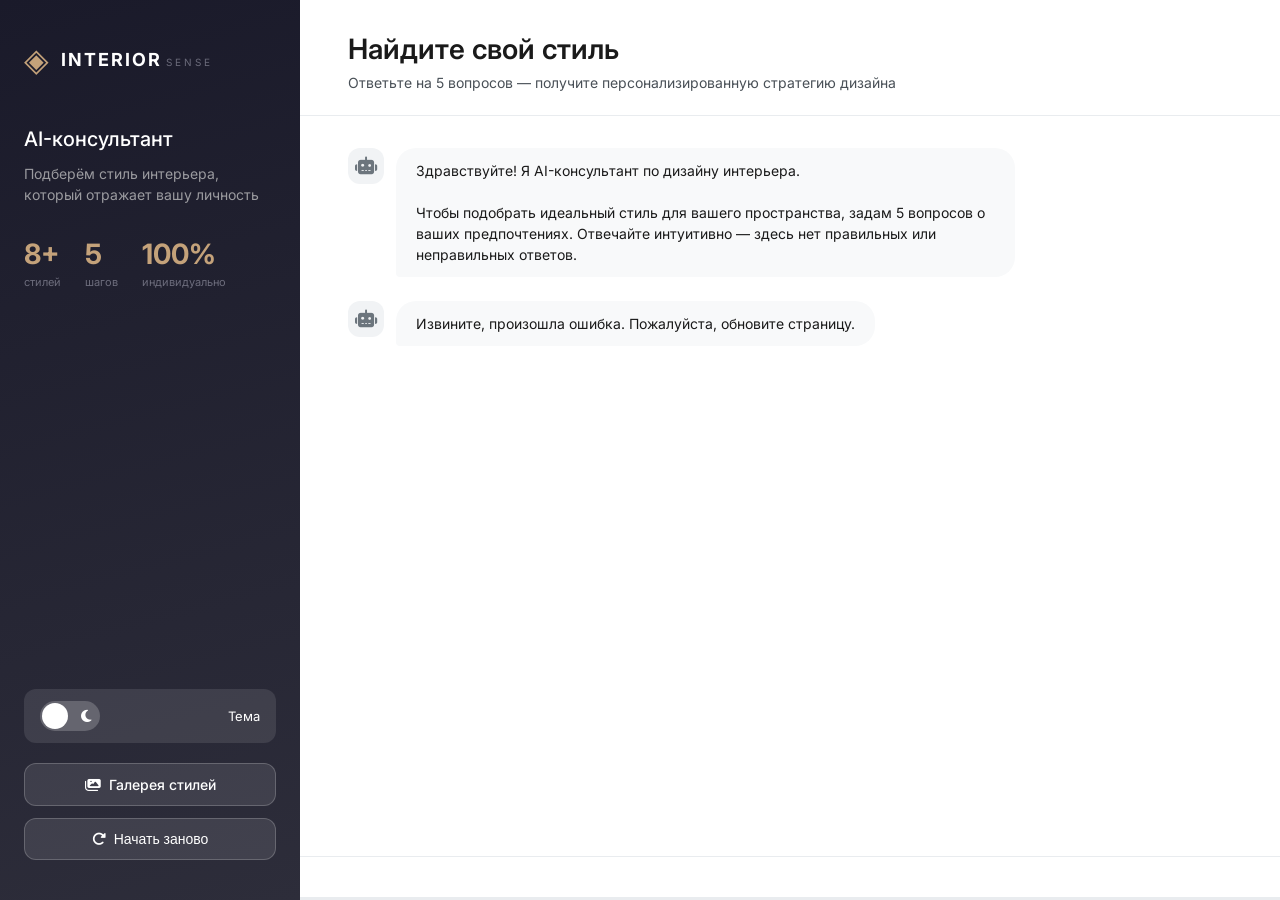
==== commit cd67c421: "Update" ====
--- a/templates/index.html
+++ b/templates/index.html
@@ -3,13 +3,14 @@
 <head>
     <meta charset="UTF-8">
     <meta name="color-scheme" content="light dark">
-    <meta name="viewport" content="width=device-width, initial-scale=1.0, user-scalable=yes">
+    <meta name="viewport" content="width=device-width, initial-scale=1.0, user-scalable=yes, viewport-fit=cover">
     <title>Interior Sense — AI консультант по дизайну интерьера</title>
     <link rel="stylesheet" href="/static/style.css">
     <link href="https://fonts.googleapis.com/css2?family=Inter:opsz,wght@14..32,300;14..32,400;14..32,500;14..32,600;14..32,700&display=swap" rel="stylesheet">
     <link rel="stylesheet" href="https://cdnjs.cloudflare.com/ajax/libs/font-awesome/6.4.0/css/all.min.css">
 </head>
 <body>
+    <!-- Мобильная кнопка меню -->
     <button class="mobile-menu-toggle" id="mobileMenuToggle">
         <i class="fas fa-bars"></i>
     </button>
--- a/static/style.css
+++ b/static/style.css
@@ -6,16 +6,10 @@
 
 body {
     font-family: 'Inter', -apple-system, BlinkMacSystemFont, sans-serif;
-    background: linear-gradient(135deg, #667eea 0%, #764ba2 100%);
+    background: var(--bg-primary);
     min-height: 100vh;
     height: 100vh;
     overflow: hidden;
-    transition: background 0.3s ease;
-}
-
-/* Темная тема */
-body.dark-theme {
-    background: linear-gradient(135deg, #1e1e2e 0%, #2d2d3a 100%);
 }
 
 /* Основной контейнер с флексом */
@@ -23,12 +17,8 @@
     display: flex;
     height: 100vh;
     width: 100%;
-    max-width: 1600px;
-    margin: 0 auto;
     background: var(--bg-primary);
-    box-shadow: 0 25px 50px -12px rgba(0, 0, 0, 0.25);
-    transition: all 0.3s ease;
-    position: relative;
+    transition: background 0.3s ease;
 }
 
 /* Переменные цветов - динамические */
@@ -58,6 +48,8 @@
     /* Сообщения */
     --bot-bubble: #f8f9fa;
     --user-bubble: #1a1a1a;
+    --bot-text: #1a1a1a;
+    --user-text: #ffffff;
 
     /* Иконки */
     --icon-color: #6c757d;
@@ -96,6 +88,8 @@
     /* Сообщения */
     --bot-bubble: #161b22;
     --user-bubble: #238636;
+    --bot-text: #e6edf3;
+    --user-text: #ffffff;
 
     /* Иконки */
     --icon-color: #8b949e;
@@ -116,7 +110,6 @@
     flex-direction: column;
     justify-content: space-between;
     padding: 40px 24px;
-    position: relative;
     overflow-y: auto;
     flex-shrink: 0;
     transition: all 0.3s ease;
@@ -240,7 +233,7 @@
 }
 
 /* Кнопки навигации */
-.gallery-btn, .reset-btn {
+.gallery-btn {
     background: rgba(255, 255, 255, 0.1);
     border: 1px solid rgba(255, 255, 255, 0.2);
     color: white;
@@ -256,17 +249,32 @@
     gap: 8px;
     text-decoration: none;
     width: 100%;
-}
-
-.gallery-btn {
     margin-bottom: 12px;
 }
 
+.gallery-btn:hover {
+    background: rgba(255, 255, 255, 0.2);
+    transform: translateY(-2px);
+}
+
 .reset-btn {
-    margin-top: auto;
-}
-
-.gallery-btn:hover, .reset-btn:hover {
+    background: rgba(255, 255, 255, 0.1);
+    border: 1px solid rgba(255, 255, 255, 0.2);
+    color: white;
+    padding: 12px 20px;
+    border-radius: 12px;
+    font-size: 14px;
+    font-weight: 500;
+    cursor: pointer;
+    transition: all 0.3s ease;
+    display: flex;
+    align-items: center;
+    justify-content: center;
+    gap: 8px;
+    width: 100%;
+}
+
+.reset-btn:hover {
     background: rgba(255, 255, 255, 0.2);
     transform: translateY(-2px);
 }
@@ -310,6 +318,11 @@
     color: var(--text-primary);
     cursor: pointer;
     padding: 8px;
+    transition: color 0.3s ease;
+}
+
+.menu-toggle:hover {
+    color: var(--accent-primary);
 }
 
 .chat-messages {
@@ -319,6 +332,39 @@
     display: flex;
     flex-direction: column;
     gap: 24px;
+}
+
+/* Скрыть окно с вопросами */
+.question-area {
+    transition: all 0.3s ease;
+}
+
+.question-area.hidden {
+    display: none;
+}
+
+.toggle-questions-btn {
+    display: none;
+    position: fixed;
+    bottom: 20px;
+    right: 20px;
+    background: var(--accent-primary);
+    border: none;
+    border-radius: 50%;
+    width: 56px;
+    height: 56px;
+    font-size: 24px;
+    cursor: pointer;
+    z-index: 1000;
+    box-shadow: var(--shadow-lg);
+    transition: all 0.3s ease;
+    align-items: center;
+    justify-content: center;
+    color: white;
+}
+
+.toggle-questions-btn:hover {
+    transform: scale(1.05);
 }
 
 /* Сообщения */
@@ -384,7 +430,7 @@
 
 .message.user .message-text {
     background: var(--user-bubble);
-    color: #ffffff !important;
+    color: var(--user-text) !important;
     border-bottom-right-radius: 4px;
     border-bottom-left-radius: 20px;
 }
@@ -589,26 +635,35 @@
     border-radius: 3px;
 }
 
-/* Мобильное меню */
+/* Мобильное меню и адаптивность */
 .mobile-menu-toggle {
     display: none;
     position: fixed;
-    top: 20px;
-    left: 20px;
+    top: 16px;
+    left: 16px;
     z-index: 1001;
     background: var(--accent-primary);
     border: none;
     border-radius: 12px;
-    padding: 12px;
+    width: 44px;
+    height: 44px;
     color: white;
     font-size: 20px;
     cursor: pointer;
+    box-shadow: var(--shadow-md);
+    align-items: center;
+    justify-content: center;
+    transition: all 0.3s ease;
+}
+
+.mobile-menu-toggle:hover {
+    transform: scale(1.05);
 }
 
 /* Responsive */
 @media (max-width: 768px) {
     .mobile-menu-toggle {
-        display: block;
+        display: flex;
     }
 
     .sidebar {
@@ -625,6 +680,23 @@
         left: 0;
     }
 
+    /* Затемнение фона при открытом меню */
+    .sidebar-overlay {
+        display: none;
+        position: fixed;
+        top: 0;
+        left: 0;
+        right: 0;
+        bottom: 0;
+        background: rgba(0, 0, 0, 0.5);
+        z-index: 999;
+        transition: display 0.3s ease;
+    }
+
+    .sidebar-overlay.active {
+        display: block;
+    }
+
     .chat-messages {
         padding: 20px;
         margin-top: 60px;
@@ -639,12 +711,52 @@
     }
 
     .chat-header {
-        padding: 20px 24px;
-        margin-top: 40px;
+        padding: 16px 20px;
+        margin-top: 50px;
     }
 
     .header-content h1 {
+        font-size: 20px;
+    }
+
+    .header-content p {
+        font-size: 12px;
+    }
+
+    .menu-toggle {
+        display: block;
+    }
+
+    /* Кнопка скрытия вопросов на мобильных */
+    .toggle-questions-btn {
+        display: flex;
+    }
+
+    /* Улучшенная читаемость на мобильных */
+    .message-text {
+        font-size: 13px;
+        padding: 10px 16px;
+    }
+
+    .option-btn {
+        padding: 8px 16px;
+        font-size: 12px;
+    }
+
+    .result-card {
+        padding: 16px;
+    }
+
+    .result-style-name {
         font-size: 22px;
+    }
+
+    .result-style-full {
+        font-size: 14px;
+    }
+
+    .result-description {
+        font-size: 13px;
     }
 }
 
@@ -654,10 +766,19 @@
     }
 
     .result-card {
-        padding: 20px;
+        padding: 16px;
     }
 
     .result-style-name {
-        font-size: 24px;
+        font-size: 20px;
+    }
+
+    .tags {
+        gap: 6px;
+    }
+
+    .tag {
+        padding: 4px 10px;
+        font-size: 11px;
     }
 }
